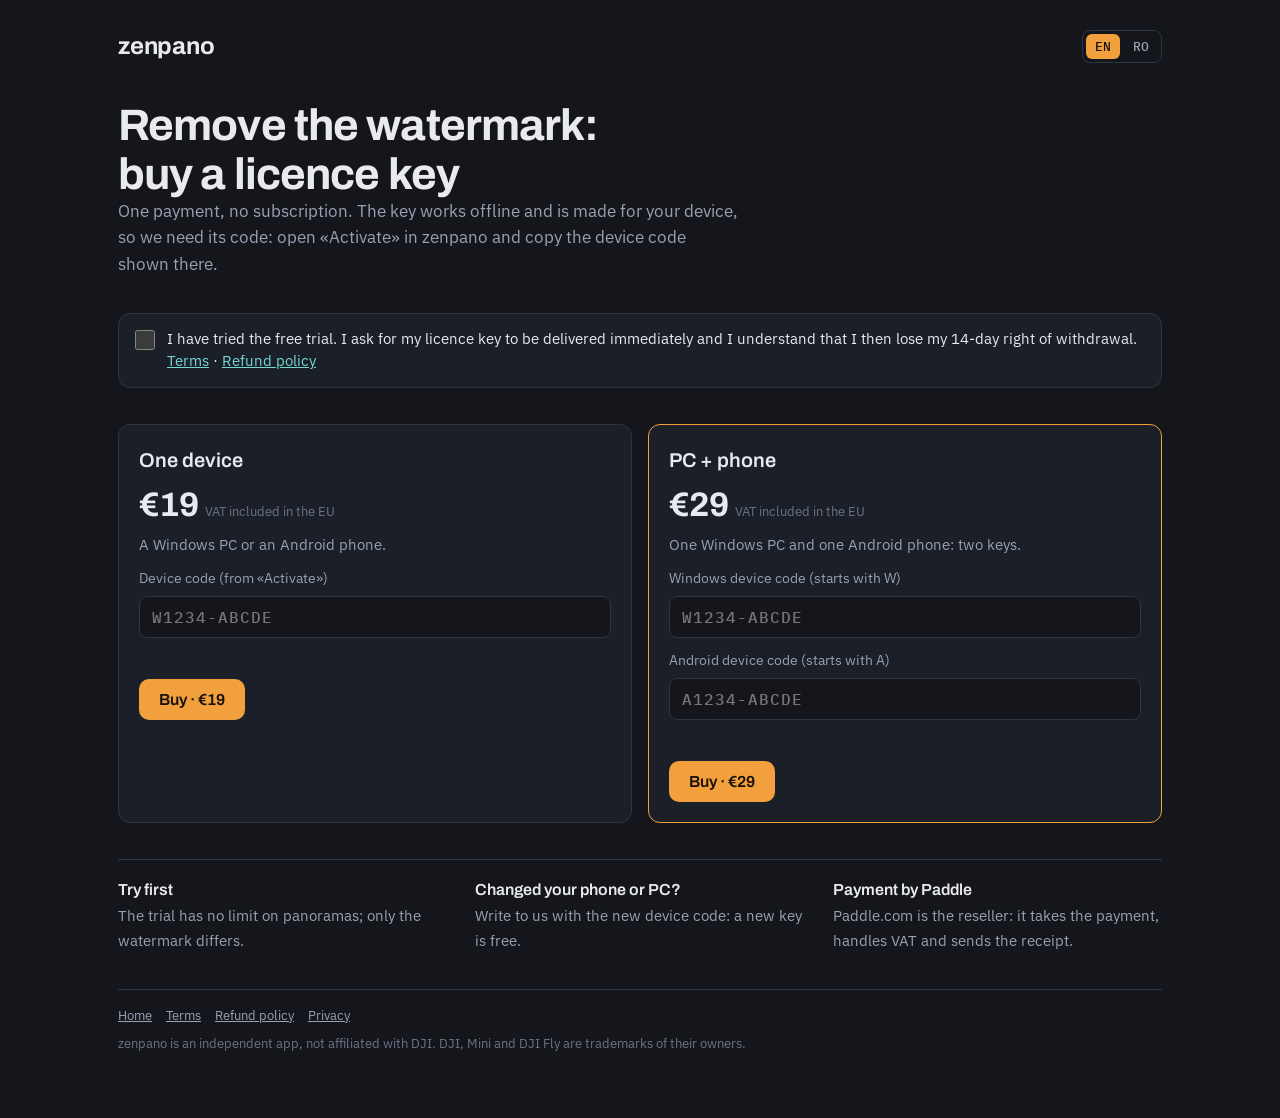
==== buy.html @ 16941683 "Cumparare: plata prin Paddle activa (19 / 29 EUR)" ====
<!doctype html>
<html lang="en">
<head>
<meta charset="utf-8">
<meta name="viewport" content="width=device-width,initial-scale=1">
<title>zenpano · Buy a licence</title>
<meta name="description" content="Buy a zenpano licence key: one device (Windows PC or Android phone) or PC + phone, one-time payment.">
<link rel="stylesheet" href="https://fonts.googleapis.com/css2?family=Archivo:wght@500;600;700&family=IBM+Plex+Mono:wght@400;500&family=IBM+Plex+Sans:wght@400;500;600&display=swap">
<style>
  /* Same dusk palette and type as index.html. DRAFT: Paddle SANDBOX, nothing here is live. */
  :root{
    color-scheme: dark;
    --ground:#14161c; --surface:#1b1f27; --line:#2e3441;
    --text:#e8eaf0; --dim:#98a1b2; --faint:#6b7486;
    --accent:#f2a03d; --teal:#74d7d2; --bad:#ff8a7a;
    --display:"Archivo","Helvetica Neue",Arial,sans-serif;
    --ui:"IBM Plex Sans",system-ui,-apple-system,sans-serif;
    --mono:"IBM Plex Mono",ui-monospace,Consolas,monospace;
  }
  *{box-sizing:border-box}
  body{background:var(--ground); color:var(--text); font-family:var(--ui); font-size:16px; line-height:1.55; margin:0}
  .wrap{max-width:1080px; margin:0 auto; padding-inline:18px; padding-block:28px 64px; display:flex; flex-direction:column; gap:36px}
  header{display:flex; align-items:center; justify-content:space-between; gap:12px}
  .brand{font-family:var(--display); font-weight:700; font-size:24px; letter-spacing:-.01em; color:var(--text); text-decoration:none}
  .lang{display:flex; gap:4px; border:1px solid var(--line); border-radius:8px; padding:3px}
  .lang button{background:none; border:0; color:var(--dim); font:500 13px var(--mono); padding:4px 9px; border-radius:6px; cursor:pointer}
  .lang button[aria-pressed="true"]{background:var(--accent); color:#171009}
  .lang button:focus-visible{outline:2px solid var(--teal); outline-offset:2px}
  .sandbox{font:500 12.5px var(--mono); color:#171009; background:var(--teal); border-radius:8px; padding:8px 12px; align-self:flex-start}
  h1{font-family:var(--display); font-weight:700; font-size:clamp(28px,4.6vw,44px); line-height:1.1; letter-spacing:-.02em; margin:0; max-width:22ch; text-wrap:balance}
  .lede{color:var(--dim); font-size:17px; max-width:62ch; margin:0}
  .plans{display:grid; grid-template-columns:repeat(auto-fit,minmax(min(100%,320px),1fr)); gap:16px}
  .plan{border:1px solid var(--line); border-radius:12px; padding:20px; background:var(--surface); display:flex; flex-direction:column; gap:12px; min-width:0}
  .plan.pick{border-color:var(--accent)}
  .plan h2{font-family:var(--display); font-weight:600; font-size:20px; margin:0}
  .price{font-family:var(--display); font-weight:700; font-size:34px; line-height:1}
  .price small{font:400 13px var(--ui); color:var(--faint); margin-left:6px}
  .plan p{margin:0; color:var(--dim); font-size:14.5px}
  label{display:flex; flex-direction:column; gap:6px; font-size:14px; color:var(--dim)}
  input[type=text]{background:var(--ground); color:var(--text); border:1px solid var(--line); border-radius:8px; padding:10px 12px;
                   font:500 16px var(--mono); letter-spacing:.06em; text-transform:uppercase; width:100%}
  input[type=text]:focus-visible{outline:2px solid var(--teal); outline-offset:1px}
  input[aria-invalid=true]{border-color:var(--bad)}
  .err{color:var(--bad); font-size:13px; min-height:1.2em; margin:0}
  .btn{align-self:flex-start; background:var(--accent); color:#171009; font:600 16px var(--display); border:0; padding:12px 20px; border-radius:10px; cursor:pointer}
  .btn:focus-visible{outline:2px solid var(--teal); outline-offset:2px}
  .btn[disabled]{opacity:.5; cursor:wait}
  .how{border-top:1px solid var(--line); padding-top:18px; display:grid; grid-template-columns:repeat(auto-fit,minmax(220px,1fr)); gap:14px 28px}
  .how div{min-width:0}
  .how b{display:block; font-family:var(--display); font-weight:600}
  .how span{color:var(--dim); font-size:14.5px}
  .done{border:1px solid var(--teal); border-radius:12px; padding:18px; background:var(--surface)}
  .done[hidden]{display:none}
  .done h2{font-family:var(--display); margin:0 0 6px; font-size:20px}
  .done p{margin:0; color:var(--dim)}
  .consent{border:1px solid var(--line); border-radius:12px; padding:14px 16px; background:var(--surface); display:flex; gap:12px; align-items:flex-start}
  .consent input{width:20px; height:20px; margin:2px 0 0; accent-color:var(--accent); flex:none}
  .consent label{color:var(--text); font-size:14.5px; display:block}
  .consent.need{border-color:var(--bad)}
  footer{color:var(--faint); font-size:13px; border-top:1px solid var(--line); padding-top:16px; display:flex; flex-direction:column; gap:8px}
  footer nav{display:flex; gap:14px; flex-wrap:wrap}
  footer a{color:var(--dim)}
  .lede a, .consent a{color:var(--teal)}
</style>
</head>
<body>
<div class="wrap">
  <header>
    <a class="brand" href="./">zenpano</a>
    <div class="lang" role="group" aria-label="Language">
      <button type="button" data-lang="en" aria-pressed="true">EN</button>
      <button type="button" data-lang="ro" aria-pressed="false">RO</button>
    </div>
  </header>

  <p class="sandbox" id="soon" hidden data-t="soon">Licence sales open soon. Until then the trial is free to use, with no limits.</p>
  <p class="sandbox" id="sbx" hidden data-t="sb">TEST PAGE · Paddle sandbox · no real payments. Test card 4242 4242 4242 4242, any future date, CVC 100.</p>

  <div>
    <h1 data-t="h1">Remove the watermark: buy a licence key</h1>
    <p class="lede" data-t="lede">One payment, no subscription. The key works offline and is made for your device, so we need its code: open «Activate» in zenpano and copy the device code shown there.</p>
  </div>

  <div class="done" id="done" hidden role="status">
    <h2 data-t="okh">Thank you, the payment went through</h2>
    <p data-t="okp">Your licence key will arrive by e-mail, usually within a day. Paste it in «Activate» in zenpano. If nothing arrives in 48 hours, check spam and then write to us.</p>
  </div>

  <div class="consent" id="consentbox">
    <input type="checkbox" id="consent">
    <label for="consent"><span data-t="cons">I have tried the free trial. I ask for my licence key to be delivered immediately and I understand that I then lose my 14-day right of withdrawal.</span>
      <a href="terms.html" data-t="lt">Terms</a> · <a href="refund.html" data-t="lr">Refund policy</a></label>
  </div>

  <div class="plans">
    <form class="plan" data-plan="one" novalidate>
      <h2 data-t="p1h">One device</h2>
      <div class="price">€19<small data-t="vat">VAT included in the EU</small></div>
      <p data-t="p1p">A Windows PC or an Android phone.</p>
      <label><span data-t="code">Device code (from «Activate»)</span>
        <input type="text" name="code" autocomplete="off" spellcheck="false" placeholder="W1234-ABCDE" maxlength="16" aria-describedby="e1">
      </label>
      <p class="err" id="e1" aria-live="polite"></p>
      <button class="btn" type="submit" data-t="buy">Buy · €19</button>
    </form>

    <form class="plan pick" data-plan="both" novalidate>
      <h2 data-t="p2h">PC + phone</h2>
      <div class="price">€29<small data-t="vat">VAT included in the EU</small></div>
      <p data-t="p2p">One Windows PC and one Android phone: two keys.</p>
      <label><span data-t="codew">Windows device code (starts with W)</span>
        <input type="text" name="codew" autocomplete="off" spellcheck="false" placeholder="W1234-ABCDE" maxlength="16" aria-describedby="e2">
      </label>
      <label><span data-t="codea">Android device code (starts with A)</span>
        <input type="text" name="codea" autocomplete="off" spellcheck="false" placeholder="A1234-ABCDE" maxlength="16" aria-describedby="e2">
      </label>
      <p class="err" id="e2" aria-live="polite"></p>
      <button class="btn" type="submit" data-t="buy2">Buy · €29</button>
    </form>
  </div>

  <div class="how">
    <div><b data-t="w1h">Try first</b><span data-t="w1p">The trial has no limit on panoramas; only the watermark differs.</span></div>
    <div><b data-t="w2h">Changed your phone or PC?</b><span data-t="w2p">Write to us with the new device code: a new key is free.</span></div>
    <div><b data-t="w3h">Payment by Paddle</b><span data-t="w3p">Paddle.com is the reseller: it takes the payment, handles VAT and sends the receipt.</span></div>
  </div>

  <footer>
    <nav aria-label="Footer">
      <a href="./" data-t="nh">Home</a><a href="terms.html" data-t="lt">Terms</a><a href="refund.html" data-t="lr">Refund policy</a><a href="privacy.html" data-t="lp">Privacy</a>
    </nav>
    <span data-t="foot">zenpano is an independent app, not affiliated with DJI. DJI, Mini and DJI Fly are trademarks of their owners.</span>
  </footer>
</div>

<script src="https://cdn.paddle.com/paddle/v2/paddle.js"></script>
<script>
  // env 'sandbox' shows the test banner; an empty token puts the page in "sales open soon" mode (buttons off, no Paddle calls).
  // For live: env 'live', the live client-side token and the live price ids.
  var PADDLE = {
    env: 'live',
    token: 'live_a7b3a55a268da082b8eb25bcbeb',          // client-side token: public by design
    price: { one: 'pri_01m6yh3j04tr61g4zy0j77cpmh',      // zenpano licence - 1 device, 19 EUR
             both: 'pri_01m6yh5922cved0zxkt41259qn' }    // zenpano licence - PC + phone, 29 EUR
  };

  var T = {
    ro: {
      sb: 'PAGINĂ DE TEST · Paddle sandbox · fără plăți reale. Card de test 4242 4242 4242 4242, orice dată viitoare, CVC 100.',
      h1: 'Scoate watermark-ul: cumpără o cheie de licență',
      lede: 'O singură plată, fără abonament. Cheia merge fără internet și se face pentru dispozitivul tău, așa că avem nevoie de codul lui: deschide «Activează» în zenpano și copiază codul dispozitivului afișat acolo.',
      okh: 'Mulțumim, plata a trecut',
      okp: 'Cheia de licență vine pe e-mail, de obicei în aceeași zi. O lipești în «Activează» în zenpano. Dacă nu vine în 48 de ore, uită-te în spam și apoi scrie-ne.',
      p1h: 'Un dispozitiv', p1p: 'Un PC cu Windows sau un telefon Android.', vat: 'TVA inclus în UE',
      code: 'Codul dispozitivului (din «Activează»)', buy: 'Cumpără · 19 €',
      p2h: 'PC + telefon', p2p: 'Un PC cu Windows și un telefon Android: două chei.',
      codew: 'Codul PC-ului Windows (începe cu W)', codea: 'Codul telefonului Android (începe cu A)', buy2: 'Cumpără · 29 €',
      w1h: 'Încearcă întâi', w1p: 'Proba nu are limită de panorame; diferă doar watermark-ul.',
      w2h: 'Ți-ai schimbat telefonul sau PC-ul?', w2p: 'Scrie-ne cu noul cod de dispozitiv: cheia nouă e gratuită.',
      w3h: 'Plata prin Paddle', w3p: 'Paddle.com e revânzătorul: încasează plata, se ocupă de TVA și trimite chitanța.',
      foot: 'zenpano este o aplicație independentă, neafiliată cu DJI. DJI, Mini și DJI Fly sunt mărci ale proprietarilor lor.',
      e_code: 'Codul are 10 caractere și începe cu W (Windows) sau A (Android), de exemplu W1234-ABCDE.',
      e_w: 'Codul PC-ului începe cu W.', e_a: 'Codul telefonului începe cu A.',
      e_pay: 'Plata nu a putut porni. Reîncarcă pagina și încearcă din nou.',
      cons: 'Am încercat proba gratuită. Cer ca cheia de licență să-mi fie livrată imediat și înțeleg că astfel pierd dreptul de retragere de 14 zile.',
      lt: 'Termeni', lr: 'Politica de rambursare', lp: 'Confidențialitate', nh: 'Acasă',
      e_cons: 'Bifează mai sus acordul pentru livrarea imediată a cheii.',
      soon: 'Vânzarea licențelor începe în curând. Până atunci proba e gratuită, fără limite.',
      soonb: 'În curând'
    },
    en: {
      e_code: 'The code has 10 characters and starts with W (Windows) or A (Android), for example W1234-ABCDE.',
      e_w: 'The PC code starts with W.', e_a: 'The phone code starts with A.',
      e_pay: 'The payment could not start. Reload the page and try again.',
      e_cons: 'Please tick the box above to agree to immediate delivery of the key.',
      soonb: 'Available soon'
    }
  };
  var LIVE = !!PADDLE.token;
  document.getElementById('sbx').hidden = PADDLE.env !== 'sandbox' || !LIVE;
  document.getElementById('soon').hidden = LIVE;
  if (!LIVE) document.querySelectorAll('form.plan .btn').forEach(function (b) { b.disabled = true; b.dataset.t = 'soonb'; b.textContent = T.en.soonb; });
  var cur = 'en';
  document.querySelectorAll('[data-t]').forEach(function (el) { T.en[el.dataset.t] = el.textContent; });
  function t(k) { return (T[cur] && T[cur][k]) || T.en[k] || k; }
  function lang(l) {
    cur = l;
    document.querySelectorAll('[data-t]').forEach(function (el) { el.textContent = t(el.dataset.t); });
    document.documentElement.lang = l;
    document.querySelectorAll('.lang button').forEach(function (b) { b.setAttribute('aria-pressed', b.dataset.lang === l); });
    try { localStorage.setItem('zp-lang', l); } catch (e) {}
  }
  document.querySelectorAll('.lang button').forEach(function (b) { b.addEventListener('click', function () { lang(b.dataset.lang); }); });
  var start = 'en';
  try { start = localStorage.getItem('zp-lang') || ((navigator.language || '').slice(0, 2) === 'ro' ? 'ro' : 'en'); } catch (e) {}
  if (start === 'ro') lang('ro');

  // Device code: same rules as normalize_device_code() in the app (Crockford base32, 10 chars, W or A first).
  function normCode(s) {
    var d = '0123456789ABCDEFGHJKMNPQRSTVWXYZ', out = '';
    s = (s || '').toUpperCase().replace(/[\s-]/g, '').replace(/O/g, '0').replace(/[IL]/g, '1');
    for (var i = 0; i < s.length; i++) { if (d.indexOf(s[i]) < 0) return ''; out += s[i]; }
    if (out.length !== 10 || (out[0] !== 'W' && out[0] !== 'A')) return '';
    return out.slice(0, 5) + '-' + out.slice(5);
  }

  var ready = false;
  if (LIVE) try {
    if (PADDLE.env === 'sandbox') Paddle.Environment.set('sandbox');
    Paddle.Initialize({
      token: PADDLE.token,
      eventCallback: function (ev) {
        if (ev && ev.name === 'checkout.completed') {
          document.getElementById('done').hidden = false;
          setTimeout(function () { try { Paddle.Checkout.close(); } catch (e) {} }, 1500);
          document.getElementById('done').scrollIntoView({ behavior: 'smooth', block: 'center' });
        }
      }
    });
    ready = true;
  } catch (e) { ready = false; }

  document.querySelectorAll('form.plan').forEach(function (f) {
    f.addEventListener('submit', function (e) {
      e.preventDefault();
      var err = f.querySelector('.err'), data = {}, bad = null;
      f.querySelectorAll('input').forEach(function (i) { i.removeAttribute('aria-invalid'); });
      err.textContent = '';
      if (f.dataset.plan === 'one') {
        var c = normCode(f.code.value);
        if (!c) { bad = [f.code, 'e_code']; } else { data.device_code = c; f.code.value = c; }
      } else {
        var w = normCode(f.codew.value), a = normCode(f.codea.value);
        if (!w) bad = [f.codew, 'e_code'];
        else if (w[0] !== 'W') bad = [f.codew, 'e_w'];
        else if (!a) bad = [f.codea, 'e_code'];
        else if (a[0] !== 'A') bad = [f.codea, 'e_a'];
        else { data.device_code_windows = w; data.device_code_android = a; f.codew.value = w; f.codea.value = a; }
      }
      if (bad) { bad[0].setAttribute('aria-invalid', 'true'); bad[0].focus(); err.textContent = t(bad[1]); return; }
      var cb = document.getElementById('consent'), box = document.getElementById('consentbox');
      box.classList.remove('need');
      if (!cb.checked) { box.classList.add('need'); cb.focus(); err.textContent = t('e_cons'); return; }
      if (!ready) { err.textContent = t('e_pay'); return; }
      data.plan = f.dataset.plan;
      data.withdrawal_waiver = 'yes ' + new Date().toISOString();   // proof of the express consent (EU digital content)
      try {
        Paddle.Checkout.open({
          items: [{ priceId: PADDLE.price[f.dataset.plan], quantity: 1 }],
          customData: data,
          settings: { displayMode: 'overlay', theme: 'dark', locale: cur === 'ro' ? 'ro' : 'en', allowLogout: false }
        });
      } catch (x) { err.textContent = t('e_pay'); }
    });
  });
</script>
</body>
</html>
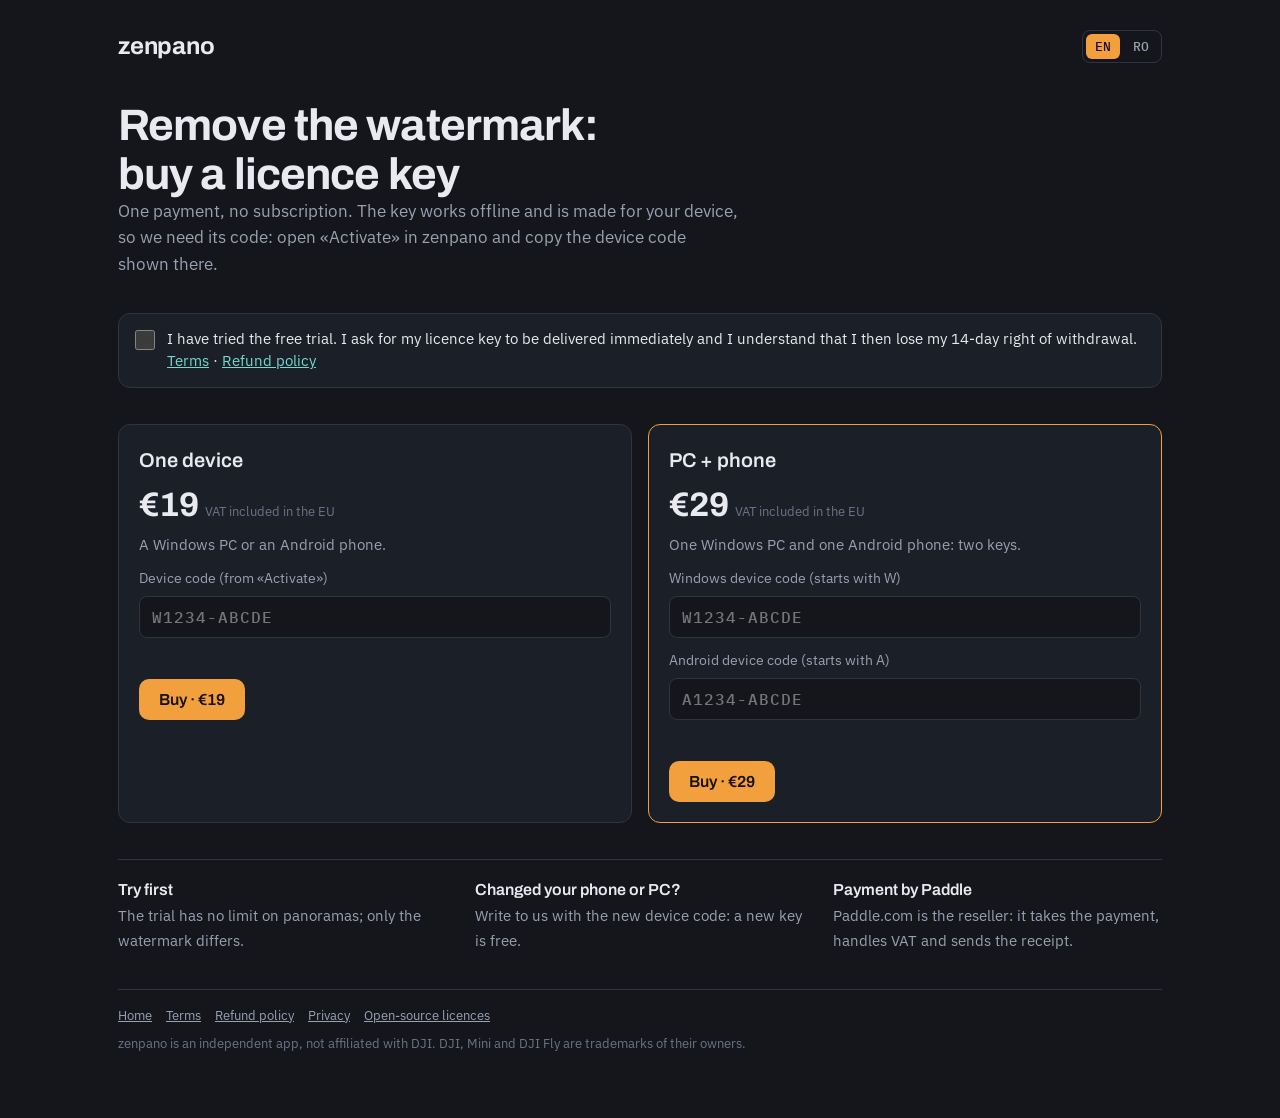
==== commit a3d53567: "Open-source licences page and THIRD_PARTY_LICENSES.txt; linked from terms and footers" ====
--- a/buy.html
+++ b/buy.html
@@ -127,7 +127,7 @@
 
   <footer>
     <nav aria-label="Footer">
-      <a href="./" data-t="nh">Home</a><a href="terms.html" data-t="lt">Terms</a><a href="refund.html" data-t="lr">Refund policy</a><a href="privacy.html" data-t="lp">Privacy</a>
+      <a href="./" data-t="nh">Home</a><a href="terms.html" data-t="lt">Terms</a><a href="refund.html" data-t="lr">Refund policy</a><a href="privacy.html" data-t="lp">Privacy</a><a href="licenses.html">Open-source licences</a>
     </nav>
     <span data-t="foot">zenpano is an independent app, not affiliated with DJI. DJI, Mini and DJI Fly are trademarks of their owners.</span>
   </footer>
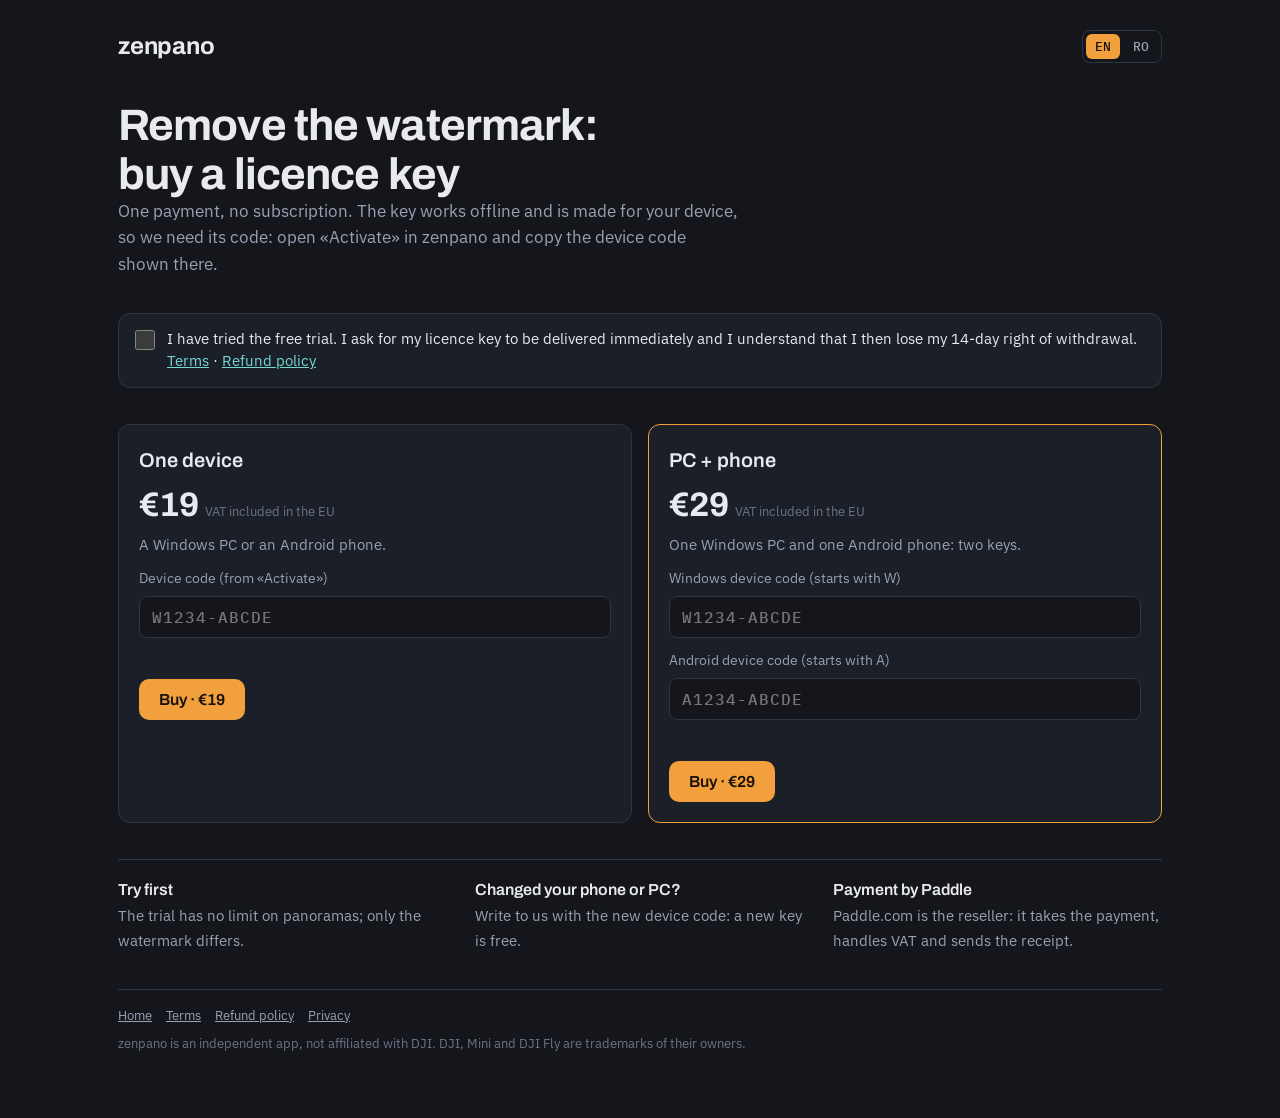
==== commit 48118a0a: "Remove open-source licences page (notices ship with the app instead)" ====
--- a/buy.html
+++ b/buy.html
@@ -127,7 +127,7 @@
 
   <footer>
     <nav aria-label="Footer">
-      <a href="./" data-t="nh">Home</a><a href="terms.html" data-t="lt">Terms</a><a href="refund.html" data-t="lr">Refund policy</a><a href="privacy.html" data-t="lp">Privacy</a><a href="licenses.html">Open-source licences</a>
+      <a href="./" data-t="nh">Home</a><a href="terms.html" data-t="lt">Terms</a><a href="refund.html" data-t="lr">Refund policy</a><a href="privacy.html" data-t="lp">Privacy</a>
     </nav>
     <span data-t="foot">zenpano is an independent app, not affiliated with DJI. DJI, Mini and DJI Fly are trademarks of their owners.</span>
   </footer>
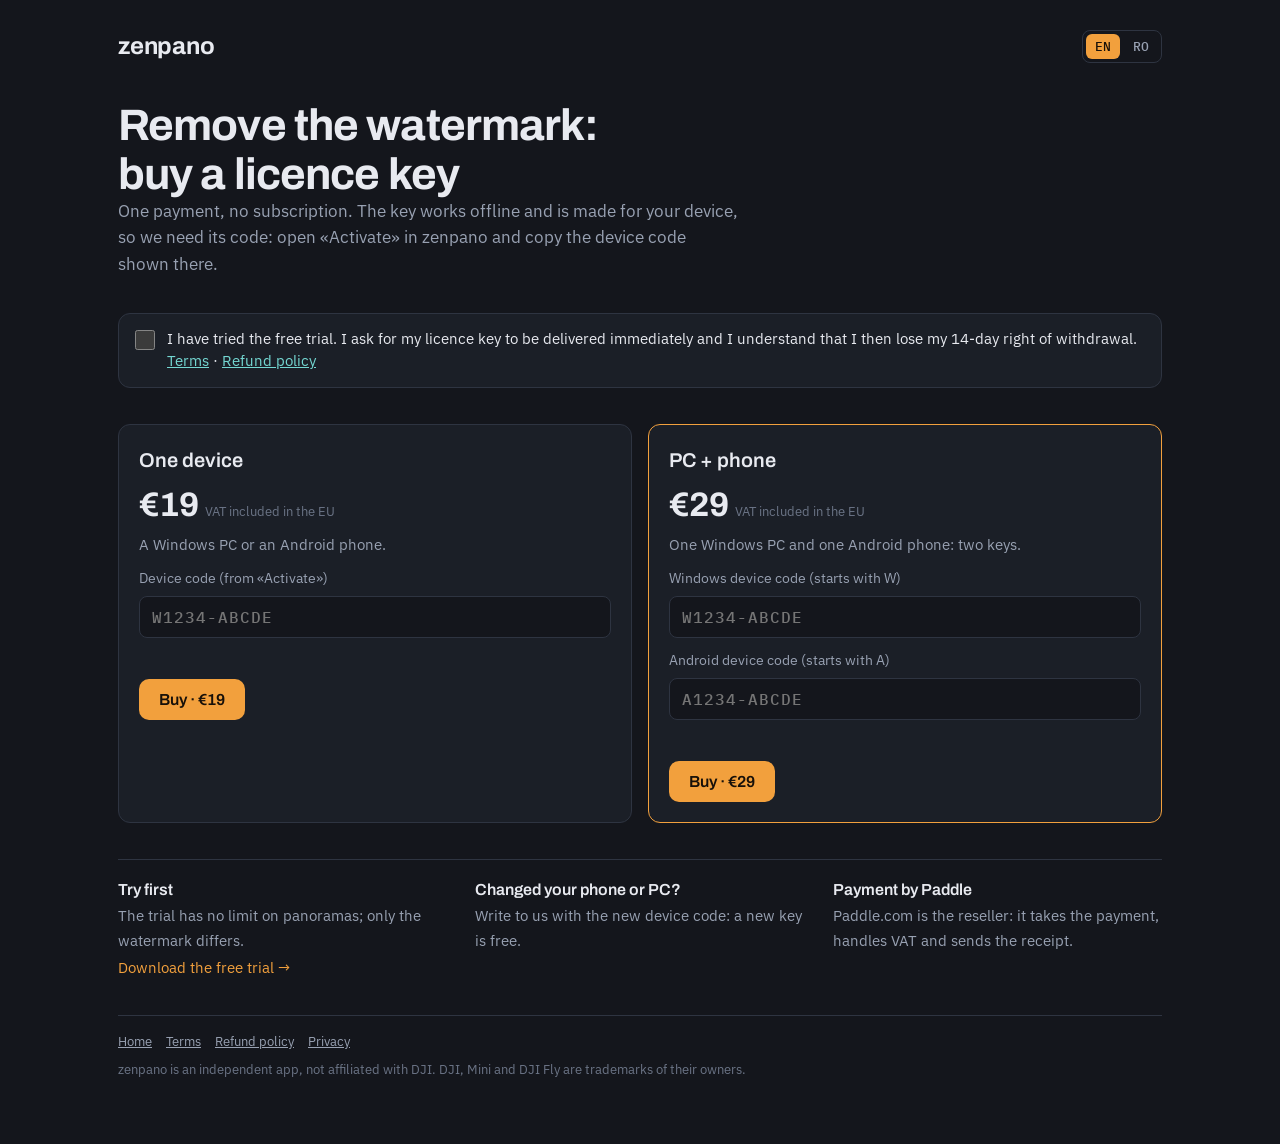
==== commit e98fccd9: "Header link to the free trial; trial download link on the buy page" ====
--- a/buy.html
+++ b/buy.html
@@ -49,6 +49,8 @@
   .how div{min-width:0}
   .how b{display:block; font-family:var(--display); font-weight:600}
   .how span{color:var(--dim); font-size:14.5px}
+  .how a{display:block; margin-top:4px; color:var(--accent); font-size:14.5px; text-decoration:none}
+  .how a:hover,.how a:focus-visible{text-decoration:underline}
   .done{border:1px solid var(--teal); border-radius:12px; padding:18px; background:var(--surface)}
   .done[hidden]{display:none}
   .done h2{font-family:var(--display); margin:0 0 6px; font-size:20px}
@@ -120,7 +122,7 @@
   </div>
 
   <div class="how">
-    <div><b data-t="w1h">Try first</b><span data-t="w1p">The trial has no limit on panoramas; only the watermark differs.</span></div>
+    <div><b data-t="w1h">Try first</b><span data-t="w1p">The trial has no limit on panoramas; only the watermark differs.</span> <a href="./#download" data-t="w1l">Download the free trial →</a></div>
     <div><b data-t="w2h">Changed your phone or PC?</b><span data-t="w2p">Write to us with the new device code: a new key is free.</span></div>
     <div><b data-t="w3h">Payment by Paddle</b><span data-t="w3p">Paddle.com is the reseller: it takes the payment, handles VAT and sends the receipt.</span></div>
   </div>
@@ -155,7 +157,7 @@
       code: 'Codul dispozitivului (din «Activează»)', buy: 'Cumpără · 19 €',
       p2h: 'PC + telefon', p2p: 'Un PC cu Windows și un telefon Android: două chei.',
       codew: 'Codul PC-ului Windows (începe cu W)', codea: 'Codul telefonului Android (începe cu A)', buy2: 'Cumpără · 29 €',
-      w1h: 'Încearcă întâi', w1p: 'Proba nu are limită de panorame; diferă doar watermark-ul.',
+      w1h: 'Încearcă întâi', w1p: 'Proba nu are limită de panorame; diferă doar watermark-ul.', w1l: 'Descarcă versiunea de probă →',
       w2h: 'Ți-ai schimbat telefonul sau PC-ul?', w2p: 'Scrie-ne cu noul cod de dispozitiv: cheia nouă e gratuită.',
       w3h: 'Plata prin Paddle', w3p: 'Paddle.com e revânzătorul: încasează plata, se ocupă de TVA și trimite chitanța.',
       foot: 'zenpano este o aplicație independentă, neafiliată cu DJI. DJI, Mini și DJI Fly sunt mărci ale proprietarilor lor.',
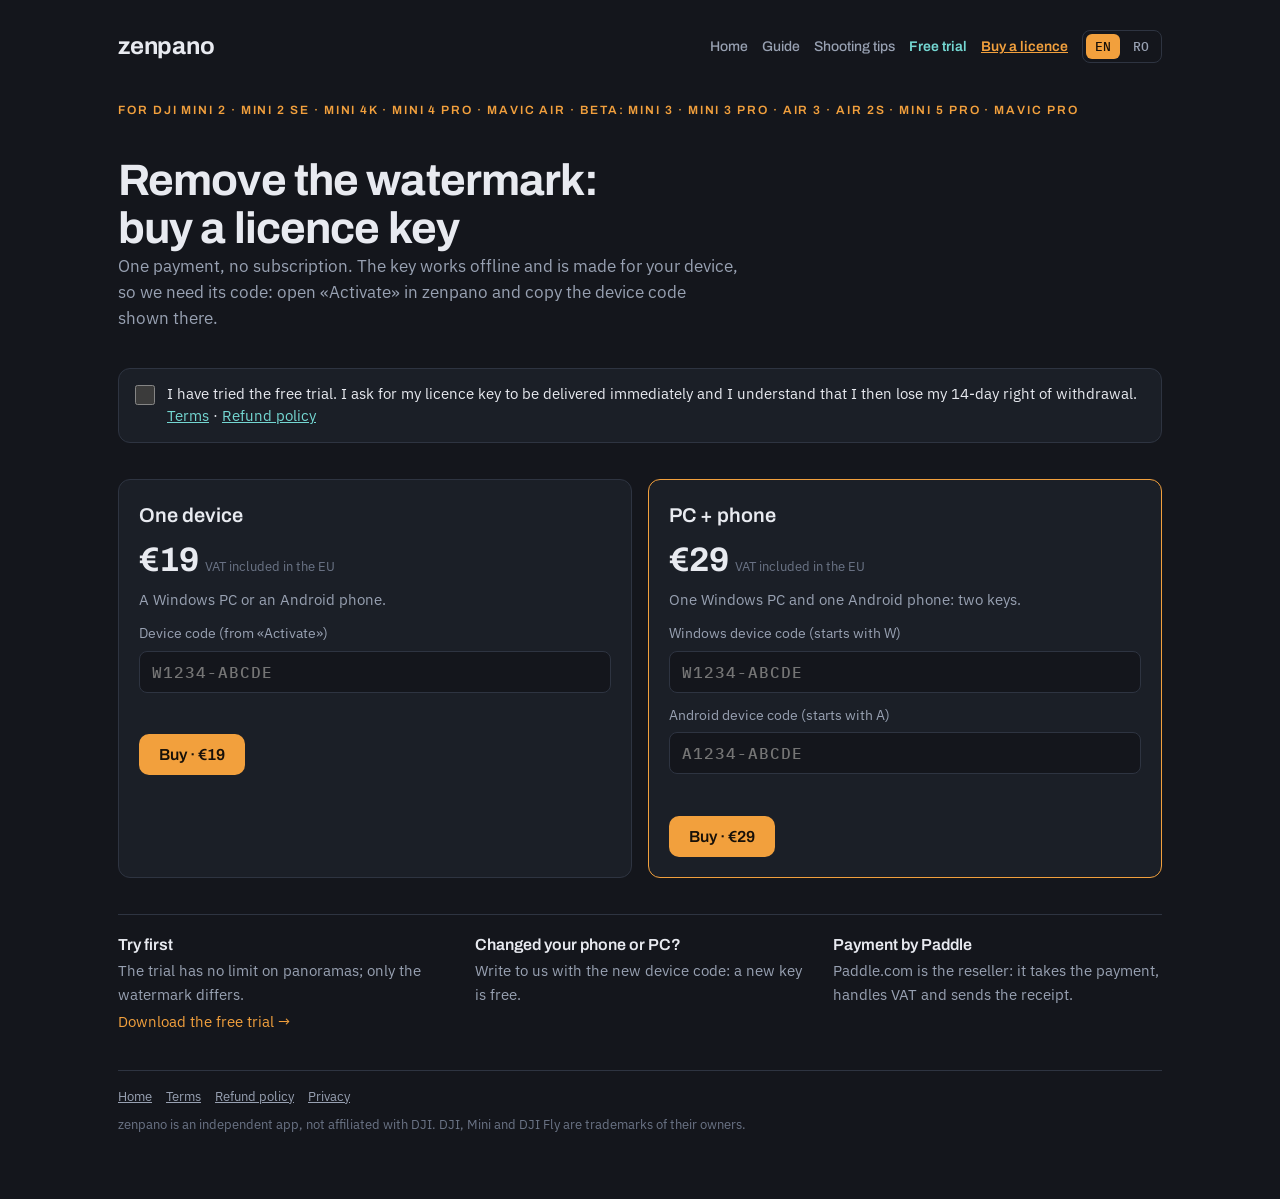
==== commit 1e4de52f: "Home: new title, Kuula viewer with three versions, shadows and zenith; Guide: the full story; new Sh" ====
--- a/buy.html
+++ b/buy.html
@@ -63,17 +63,27 @@
   footer nav{display:flex; gap:14px; flex-wrap:wrap}
   footer a{color:var(--dim)}
   .lede a, .consent a{color:var(--teal)}
+header{display:flex; align-items:center; justify-content:space-between; gap:12px; flex-wrap:wrap}
+.hright{display:flex; align-items:center; gap:14px; flex-wrap:wrap; justify-content:flex-end}
+header nav.main{display:flex; align-items:center; gap:14px; flex-wrap:wrap}
+header nav.main a{color:var(--dim); font:500 14px var(--display); text-decoration:none}
+header nav.main a:hover,header nav.main a:focus-visible,header nav.main a[aria-current]{color:var(--text); text-decoration:underline}
+header nav.main a.triallink{color:var(--teal); font-weight:600}
+header nav.main a.buylink{color:var(--accent); font-weight:600}
+.kicker{font-family:var(--display); font-weight:600; font-size:12px; letter-spacing:.16em; text-transform:uppercase; color:var(--accent)}
 </style>
 </head>
 <body>
 <div class="wrap">
   <header>
     <a class="brand" href="./">zenpano</a>
+    <div class="hright"><nav class="main" aria-label="Primary"><a href="./" data-t="nhome">Home</a><a href="dji-360-panorama.html" data-t="nguide">Guide</a><a href="dji-360-settings.html" data-t="ntips">Shooting tips</a><a href="./#download" class="triallink" data-t="ntrial">Free trial</a><a href="buy.html" class="buylink" data-t="nbuy" aria-current="page">Buy a licence</a></nav>
     <div class="lang" role="group" aria-label="Language">
       <button type="button" data-lang="en" aria-pressed="true">EN</button>
       <button type="button" data-lang="ro" aria-pressed="false">RO</button>
-    </div>
+    </div></div>
   </header>
+  <div class="kicker" data-t="kicker">For DJI Mini 2 · Mini 2 SE · Mini 4K · Mini 4 Pro · Mavic Air · beta: Mini 3 · Mini 3 Pro · Air 3 · Air 2S · Mini 5 Pro · Mavic Pro</div>
 
   <p class="sandbox" id="soon" hidden data-t="soon">Licence sales open soon. Until then the trial is free to use, with no limits.</p>
   <p class="sandbox" id="sbx" hidden data-t="sb">TEST PAGE · Paddle sandbox · no real payments. Test card 4242 4242 4242 4242, any future date, CVC 100.</p>
@@ -149,6 +159,8 @@
   var T = {
     ro: {
       sb: 'PAGINĂ DE TEST · Paddle sandbox · fără plăți reale. Card de test 4242 4242 4242 4242, orice dată viitoare, CVC 100.',
+      nhome: 'Acasă', nguide: 'Ghid', ntips: 'Sfaturi de fotografiere', ntrial: 'Probă gratuită', nbuy: 'Cumpără o licență',
+      kicker: 'Pentru DJI Mini 2 · Mini 2 SE · Mini 4K · Mini 4 Pro · Mavic Air · în beta: Mini 3 · Mini 3 Pro · Air 3 · Air 2S · Mini 5 Pro · Mavic Pro',
       h1: 'Scoate watermark-ul: cumpără o cheie de licență',
       lede: 'O singură plată, fără abonament. Cheia merge fără internet și se face pentru dispozitivul tău, așa că avem nevoie de codul lui: deschide «Activează» în zenpano și copiază codul dispozitivului afișat acolo.',
       okh: 'Mulțumim, plata a trecut',
@@ -206,6 +218,17 @@
     return out.slice(0, 5) + '-' + out.slice(5);
   }
 
+  // Opened from «Buy a licence» in the app: ?code=W1234-ABCDE fills in this device's code.
+  try {
+    var given = normCode(new URLSearchParams(location.search).get('code'));
+    if (given) {
+      var one = document.querySelector('form.plan [name=code]');
+      var both = document.querySelector('form.plan [name=' + (given[0] === 'W' ? 'codew' : 'codea') + ']');
+      if (one) one.value = given;
+      if (both) both.value = given;
+    }
+  } catch (e) {}
+
   var ready = false;
   if (LIVE) try {
     if (PADDLE.env === 'sandbox') Paddle.Environment.set('sandbox');
@@ -256,5 +279,7 @@
     });
   });
 </script>
+<script>try { var u = new URLSearchParams(location.search); if (u.has('code')) { u.delete('code'); var q = u.toString(); history.replaceState(null, '', location.pathname + (q ? '?' + q : '') + location.hash); } } catch (e) {}</script>
+<script data-goatcounter="https://zenpano.goatcounter.com/count" async src="//gc.zgo.at/count.js"></script>
 </body>
 </html>
